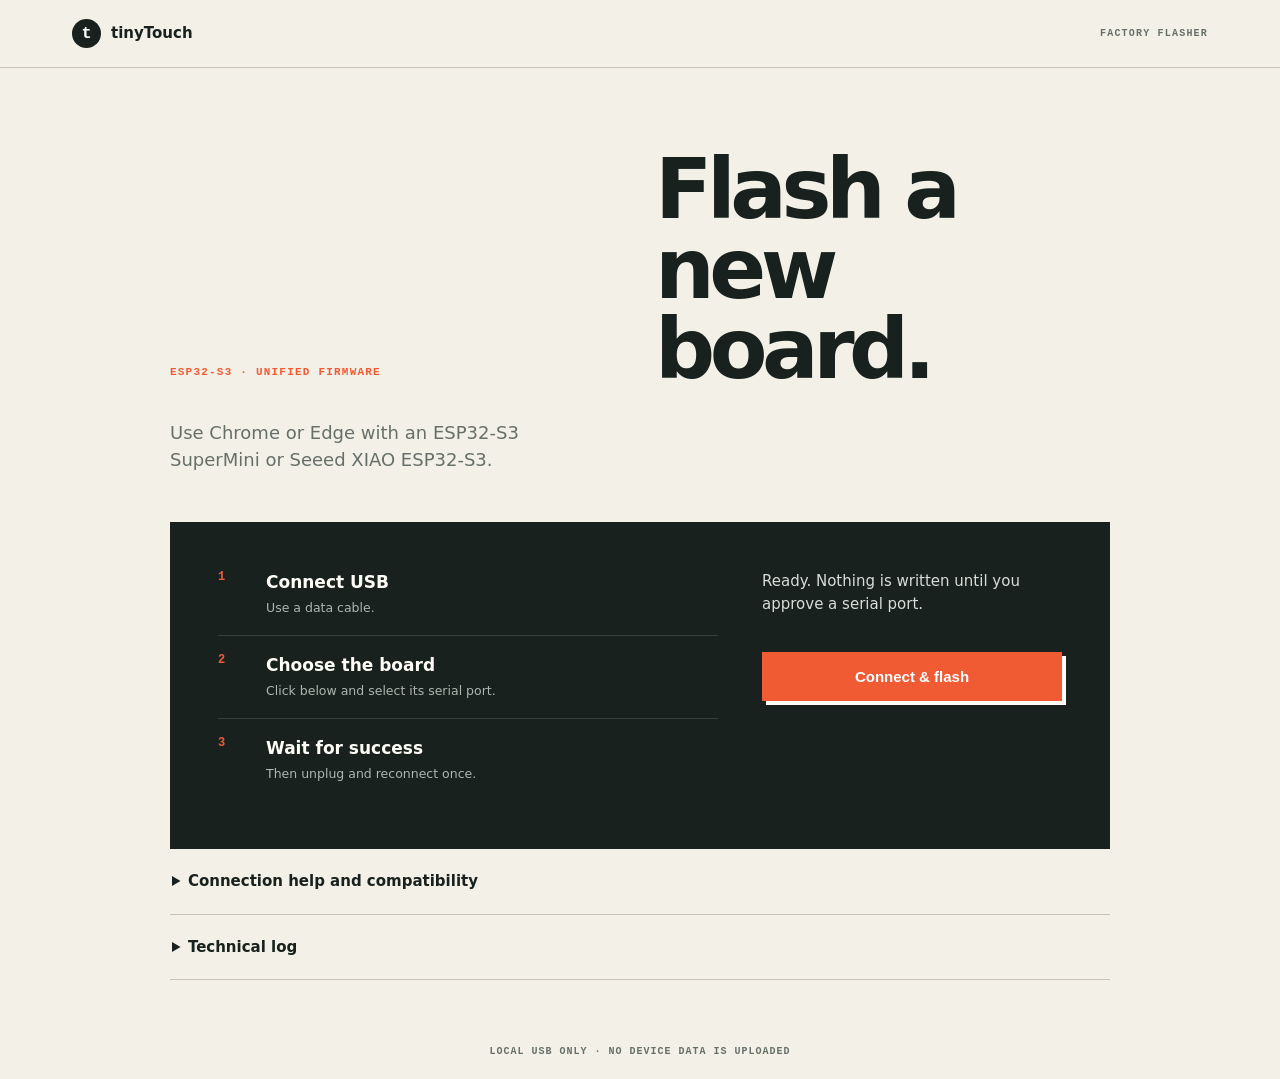
==== web/flasher/index.html @ 923fe4a8 "Add unified firmware and setup tooling" ====
<!doctype html>
<html lang="en">
<head>
  <meta charset="utf-8">
  <meta name="viewport" content="width=device-width, initial-scale=1">
  <meta name="theme-color" content="#18211d">
  <meta property="og:title" content="tinyTouch Factory Flasher">
  <meta property="og:description" content="Flash unified tinyTouch firmware onto a new ESP32-S3 board.">
  <meta property="og:image" content="og.png">
  <title>tinyTouch Factory Flasher</title>
  <link rel="stylesheet" href="styles.css">
</head>
<body>
  <header><span class="mark">t</span><strong>tinyTouch</strong><span>FACTORY FLASHER</span></header>
  <main>
    <section class="intro">
      <p class="label">ESP32-S3 · UNIFIED FIRMWARE</p>
      <h1>Flash a new board.</h1>
      <p class="lede">Use Chrome or Edge with an ESP32-S3 SuperMini or Seeed XIAO ESP32-S3.</p>
    </section>

    <section class="card">
      <ol>
        <li><b>1</b><span><strong>Connect USB</strong><small>Use a data cable.</small></span></li>
        <li><b>2</b><span><strong>Choose the board</strong><small>Click below and select its serial port.</small></span></li>
        <li><b>3</b><span><strong>Wait for success</strong><small>Then unplug and reconnect once.</small></span></li>
      </ol>

      <div id="message" class="message" role="status">Ready. Nothing is written until you approve a serial port.</div>
      <div id="progress-wrap" class="progress-wrap" hidden>
        <div><span id="stage">Writing firmware</span><strong id="percent">0%</strong></div>
        <progress id="progress" max="100" value="0">0%</progress>
      </div>
      <button id="flash" type="button">Connect &amp; flash</button>
      <p id="browser-note" class="note"></p>
    </section>

    <details>
      <summary>Connection help and compatibility</summary>
      <div class="details-grid">
        <p><strong>Board not found?</strong><br>Hold BOOT, tap RESET, release BOOT, then try again.</p>
        <p><strong>Sensors</strong><br>ZW111 is validated. ZW101 has the same required UART interface and pinout; test it before a production run.</p>
        <p><strong>What gets installed?</strong><br>Factory firmware only. Customer keys and fingerprints are created later with <code>tinytouch setup</code>.</p>
      </div>
    </details>

    <details class="log-panel">
      <summary>Technical log</summary>
      <pre id="log">No device activity yet.</pre>
    </details>
  </main>
  <footer>Local USB only · no device data is uploaded</footer>
  <script type="module" src="app.js"></script>
</body>
</html>
---- web/flasher/styles.css ----
:root { --ink:#18211d; --paper:#f3f0e7; --cream:#fffdf7; --orange:#f15b34; --line:#c9c4b7; --muted:#667069; }
* { box-sizing:border-box; }
body { margin:0; background:var(--paper); color:var(--ink); font:15px/1.5 system-ui,-apple-system,sans-serif; }
header { height:68px; padding:0 clamp(20px,6vw,72px); display:flex; align-items:center; gap:10px; border-bottom:1px solid var(--line); }
header>span:last-child { margin-left:auto; color:var(--muted); font:600 10px ui-monospace,monospace; letter-spacing:.12em; }
.mark { width:29px; height:29px; display:grid; place-items:center; border-radius:50%; background:var(--ink); color:white; font:bold 17px ui-monospace,monospace; }
main { width:min(940px,calc(100% - 36px)); margin:0 auto; padding:72px 0 44px; }
.intro { display:grid; grid-template-columns:1fr 1fr; gap:30px; align-items:end; margin-bottom:42px; }
.label { color:var(--orange); font:650 11px ui-monospace,monospace; letter-spacing:.11em; }
h1 { margin:10px 0 0; font-size:clamp(48px,8vw,84px); line-height:.95; letter-spacing:-.065em; }
.lede { color:var(--muted); font-size:18px; max-width:420px; margin:0 0 7px; }
.card { display:grid; grid-template-columns:1.25fr .75fr; gap:34px 44px; background:var(--ink); color:var(--cream); padding:clamp(25px,5vw,48px); }
ol { list-style:none; padding:0; margin:0; grid-row:span 4; }
li { display:grid; grid-template-columns:34px 1fr; gap:14px; padding:17px 0; border-bottom:1px solid #ffffff22; }
li:first-child { padding-top:0; } li:last-child { border:0; }
li b { color:var(--orange); font:600 12px ui-monospace,monospace; }
li strong { display:block; font-size:17px; } li small { color:#aeb6b1; }
.message { min-height:48px; color:#d7ddd9; }
.message.error { color:#ff9c81; }
.message.success { color:#93d5ad; }
button { border:0; background:var(--orange); color:white; padding:16px 20px; font-weight:750; font-size:15px; cursor:pointer; box-shadow:4px 4px 0 var(--cream); }
button:disabled { opacity:.5; cursor:not-allowed; box-shadow:none; }
button:focus-visible,summary:focus-visible { outline:3px solid var(--orange); outline-offset:4px; }
.note { margin:0; color:#aeb6b1; font-size:12px; }
.progress-wrap>div { display:flex; justify-content:space-between; font:600 11px ui-monospace,monospace; margin-bottom:7px; }
progress { width:100%; height:10px; appearance:none; border:1px solid #ffffff88; background:transparent; }
progress::-webkit-progress-bar { background:transparent; } progress::-webkit-progress-value { background:var(--orange); } progress::-moz-progress-bar { background:var(--orange); }
details { border-bottom:1px solid var(--line); padding:21px 2px; }
summary { cursor:pointer; font-weight:700; }
.details-grid { display:grid; grid-template-columns:repeat(3,1fr); gap:28px; color:var(--muted); padding-top:15px; }
.details-grid strong { color:var(--ink); }
code { font-family:ui-monospace,monospace; }
pre { background:var(--ink); color:#d7ddd9; padding:16px; max-height:240px; overflow:auto; white-space:pre-wrap; font:11px/1.5 ui-monospace,monospace; }
footer { padding:22px; text-align:center; color:var(--muted); font:600 10px ui-monospace,monospace; letter-spacing:.1em; text-transform:uppercase; }
@media(max-width:700px){ main{padding-top:48px}.intro,.card{grid-template-columns:1fr}.card ol{grid-row:auto}.details-grid{grid-template-columns:1fr;gap:5px}header>span:last-child{display:none} }
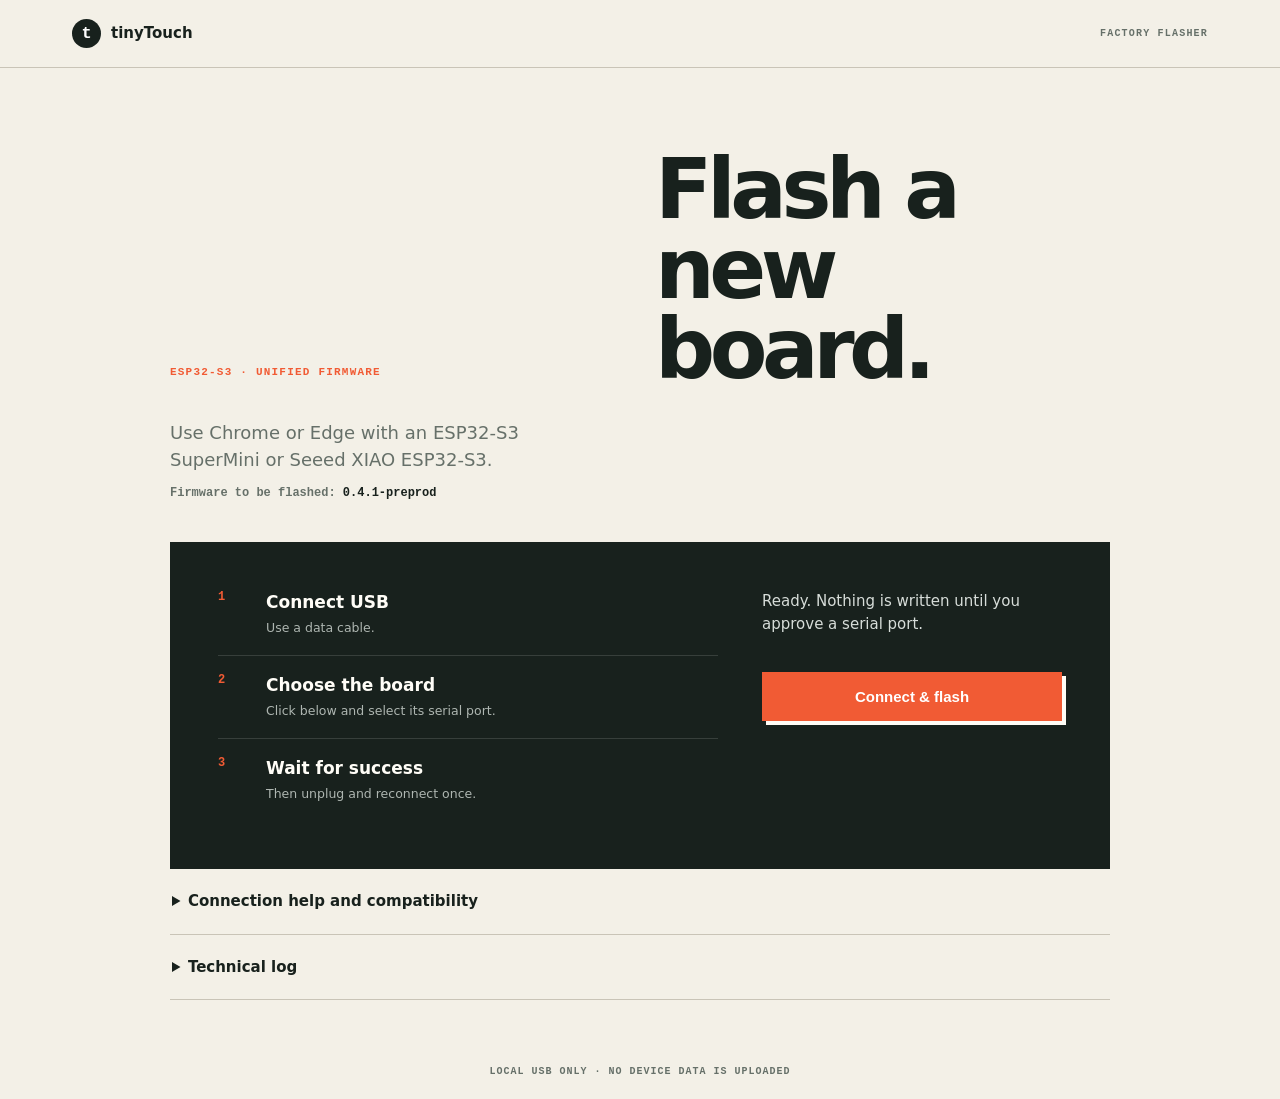
==== commit cb056167: "Ship mode-specific multi-computer setup" ====
--- a/web/flasher/index.html
+++ b/web/flasher/index.html
@@ -16,7 +16,10 @@
     <section class="intro">
       <p class="label">ESP32-S3 · UNIFIED FIRMWARE</p>
       <h1>Flash a new board.</h1>
-      <p class="lede">Use Chrome or Edge with an ESP32-S3 SuperMini or Seeed XIAO ESP32-S3.</p>
+      <div>
+        <p class="lede">Use Chrome or Edge with an ESP32-S3 SuperMini or Seeed XIAO ESP32-S3.</p>
+        <p class="firmware-version">Firmware to be flashed: <strong id="firmware-version">loading…</strong></p>
+      </div>
     </section>
 
     <section class="card">
@@ -31,7 +34,7 @@
         <div><span id="stage">Writing firmware</span><strong id="percent">0%</strong></div>
         <progress id="progress" max="100" value="0">0%</progress>
       </div>
-      <button id="flash" type="button">Connect &amp; flash</button>
+      <button id="flash" type="button" disabled>Connect &amp; flash</button>
       <p id="browser-note" class="note"></p>
     </section>
 
--- a/web/flasher/styles.css
+++ b/web/flasher/styles.css
@@ -9,6 +9,8 @@
 .label { color:var(--orange); font:650 11px ui-monospace,monospace; letter-spacing:.11em; }
 h1 { margin:10px 0 0; font-size:clamp(48px,8vw,84px); line-height:.95; letter-spacing:-.065em; }
 .lede { color:var(--muted); font-size:18px; max-width:420px; margin:0 0 7px; }
+.firmware-version { color:var(--muted); margin:13px 0 0; font:600 12px ui-monospace,monospace; }
+.firmware-version strong { color:var(--ink); }
 .card { display:grid; grid-template-columns:1.25fr .75fr; gap:34px 44px; background:var(--ink); color:var(--cream); padding:clamp(25px,5vw,48px); }
 ol { list-style:none; padding:0; margin:0; grid-row:span 4; }
 li { display:grid; grid-template-columns:34px 1fr; gap:14px; padding:17px 0; border-bottom:1px solid #ffffff22; }
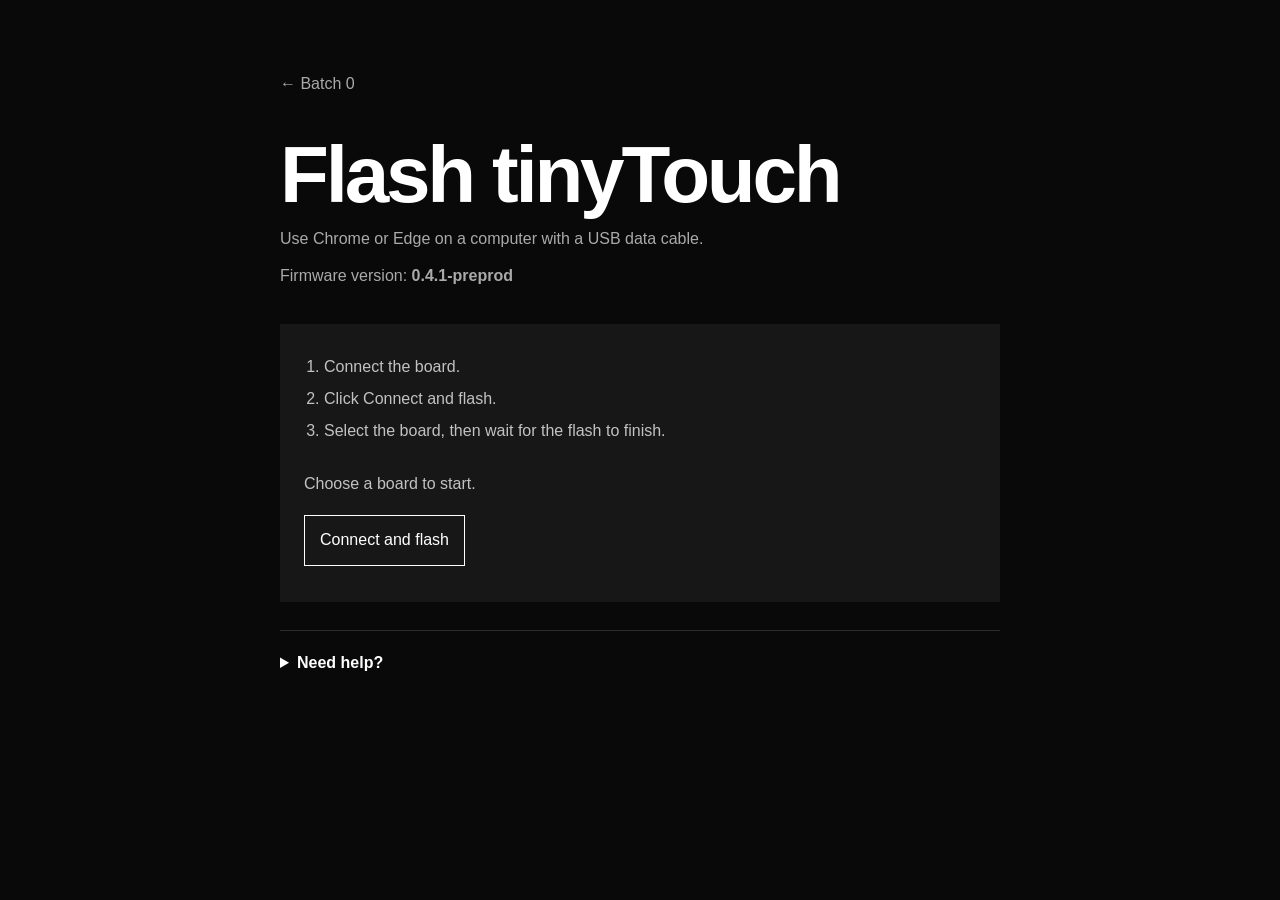
==== commit 975e6242: "Restore flasher page styling" ====
--- a/web/flasher/index.html
+++ b/web/flasher/index.html
@@ -1,58 +1,7 @@
 <!doctype html>
 <html lang="en">
-<head>
-  <meta charset="utf-8">
-  <meta name="viewport" content="width=device-width, initial-scale=1">
-  <meta name="theme-color" content="#18211d">
-  <meta property="og:title" content="tinyTouch Factory Flasher">
-  <meta property="og:description" content="Flash unified tinyTouch firmware onto a new ESP32-S3 board.">
-  <meta property="og:image" content="og.png">
-  <title>tinyTouch Factory Flasher</title>
-  <link rel="stylesheet" href="styles.css">
-</head>
-<body>
-  <header><span class="mark">t</span><strong>tinyTouch</strong><span>FACTORY FLASHER</span></header>
-  <main>
-    <section class="intro">
-      <p class="label">ESP32-S3 · UNIFIED FIRMWARE</p>
-      <h1>Flash a new board.</h1>
-      <div>
-        <p class="lede">Use Chrome or Edge with an ESP32-S3 SuperMini or Seeed XIAO ESP32-S3.</p>
-        <p class="firmware-version">Firmware to be flashed: <strong id="firmware-version">loading…</strong></p>
-      </div>
-    </section>
-
-    <section class="card">
-      <ol>
-        <li><b>1</b><span><strong>Connect USB</strong><small>Use a data cable.</small></span></li>
-        <li><b>2</b><span><strong>Choose the board</strong><small>Click below and select its serial port.</small></span></li>
-        <li><b>3</b><span><strong>Wait for success</strong><small>Then unplug and reconnect once.</small></span></li>
-      </ol>
-
-      <div id="message" class="message" role="status">Ready. Nothing is written until you approve a serial port.</div>
-      <div id="progress-wrap" class="progress-wrap" hidden>
-        <div><span id="stage">Writing firmware</span><strong id="percent">0%</strong></div>
-        <progress id="progress" max="100" value="0">0%</progress>
-      </div>
-      <button id="flash" type="button" disabled>Connect &amp; flash</button>
-      <p id="browser-note" class="note"></p>
-    </section>
-
-    <details>
-      <summary>Connection help and compatibility</summary>
-      <div class="details-grid">
-        <p><strong>Board not found?</strong><br>Hold BOOT, tap RESET, release BOOT, then try again.</p>
-        <p><strong>Sensors</strong><br>ZW111 is validated. ZW101 has the same required UART interface and pinout; test it before a production run.</p>
-        <p><strong>What gets installed?</strong><br>Factory firmware only. Customer keys and fingerprints are created later with <code>tinytouch setup</code>.</p>
-      </div>
-    </details>
-
-    <details class="log-panel">
-      <summary>Technical log</summary>
-      <pre id="log">No device activity yet.</pre>
-    </details>
-  </main>
-  <footer>Local USB only · no device data is uploaded</footer>
-  <script type="module" src="app.js"></script>
-</body>
+<meta charset="utf-8"><meta name="viewport" content="width=device-width,initial-scale=1"><meta name="theme-color" content="#090909"><title>Flash tinyTouch</title>
+<link rel="stylesheet" href="styles.css">
+<main class="page"><a class="back" href="/tinytouch/batch-0/">← Batch 0</a><h1>Flash tinyTouch</h1><p>Use Chrome or Edge on a computer with a USB data cable.</p><p>Firmware version: <strong id="firmware-version">loading…</strong></p><section class="flash"><ol><li>Connect the board.</li><li>Click Connect and flash.</li><li>Select the board, then wait for the flash to finish.</li></ol><div id="message" class="message" role="status">Choose a board to start.</div><div id="progress-wrap" class="progress-wrap" hidden><div><span id="stage">Flashing</span><strong id="percent">0%</strong></div><progress id="progress" max="100" value="0">0%</progress></div><button id="flash" type="button" disabled>Connect and flash</button><p id="browser-note" class="note"></p></section><details><summary>Need help?</summary><p>Use a USB data cable. If the board is not found, hold BOOT, tap RESET, release BOOT, then try again.</p><p>Flashing installs factory firmware only. Run <code>tinytouch setup</code> later to create keys and enroll fingerprints.</p></details><pre id="log" hidden>No device activity yet.</pre></main>
+<script type="module" src="app.js"></script>
 </html>
--- a/web/flasher/styles.css
+++ b/web/flasher/styles.css
@@ -1,37 +1 @@
-:root { --ink:#18211d; --paper:#f3f0e7; --cream:#fffdf7; --orange:#f15b34; --line:#c9c4b7; --muted:#667069; }
-* { box-sizing:border-box; }
-body { margin:0; background:var(--paper); color:var(--ink); font:15px/1.5 system-ui,-apple-system,sans-serif; }
-header { height:68px; padding:0 clamp(20px,6vw,72px); display:flex; align-items:center; gap:10px; border-bottom:1px solid var(--line); }
-header>span:last-child { margin-left:auto; color:var(--muted); font:600 10px ui-monospace,monospace; letter-spacing:.12em; }
-.mark { width:29px; height:29px; display:grid; place-items:center; border-radius:50%; background:var(--ink); color:white; font:bold 17px ui-monospace,monospace; }
-main { width:min(940px,calc(100% - 36px)); margin:0 auto; padding:72px 0 44px; }
-.intro { display:grid; grid-template-columns:1fr 1fr; gap:30px; align-items:end; margin-bottom:42px; }
-.label { color:var(--orange); font:650 11px ui-monospace,monospace; letter-spacing:.11em; }
-h1 { margin:10px 0 0; font-size:clamp(48px,8vw,84px); line-height:.95; letter-spacing:-.065em; }
-.lede { color:var(--muted); font-size:18px; max-width:420px; margin:0 0 7px; }
-.firmware-version { color:var(--muted); margin:13px 0 0; font:600 12px ui-monospace,monospace; }
-.firmware-version strong { color:var(--ink); }
-.card { display:grid; grid-template-columns:1.25fr .75fr; gap:34px 44px; background:var(--ink); color:var(--cream); padding:clamp(25px,5vw,48px); }
-ol { list-style:none; padding:0; margin:0; grid-row:span 4; }
-li { display:grid; grid-template-columns:34px 1fr; gap:14px; padding:17px 0; border-bottom:1px solid #ffffff22; }
-li:first-child { padding-top:0; } li:last-child { border:0; }
-li b { color:var(--orange); font:600 12px ui-monospace,monospace; }
-li strong { display:block; font-size:17px; } li small { color:#aeb6b1; }
-.message { min-height:48px; color:#d7ddd9; }
-.message.error { color:#ff9c81; }
-.message.success { color:#93d5ad; }
-button { border:0; background:var(--orange); color:white; padding:16px 20px; font-weight:750; font-size:15px; cursor:pointer; box-shadow:4px 4px 0 var(--cream); }
-button:disabled { opacity:.5; cursor:not-allowed; box-shadow:none; }
-button:focus-visible,summary:focus-visible { outline:3px solid var(--orange); outline-offset:4px; }
-.note { margin:0; color:#aeb6b1; font-size:12px; }
-.progress-wrap>div { display:flex; justify-content:space-between; font:600 11px ui-monospace,monospace; margin-bottom:7px; }
-progress { width:100%; height:10px; appearance:none; border:1px solid #ffffff88; background:transparent; }
-progress::-webkit-progress-bar { background:transparent; } progress::-webkit-progress-value { background:var(--orange); } progress::-moz-progress-bar { background:var(--orange); }
-details { border-bottom:1px solid var(--line); padding:21px 2px; }
-summary { cursor:pointer; font-weight:700; }
-.details-grid { display:grid; grid-template-columns:repeat(3,1fr); gap:28px; color:var(--muted); padding-top:15px; }
-.details-grid strong { color:var(--ink); }
-code { font-family:ui-monospace,monospace; }
-pre { background:var(--ink); color:#d7ddd9; padding:16px; max-height:240px; overflow:auto; white-space:pre-wrap; font:11px/1.5 ui-monospace,monospace; }
-footer { padding:22px; text-align:center; color:var(--muted); font:600 10px ui-monospace,monospace; letter-spacing:.1em; text-transform:uppercase; }
-@media(max-width:700px){ main{padding-top:48px}.intro,.card{grid-template-columns:1fr}.card ol{grid-row:auto}.details-grid{grid-template-columns:1fr;gap:5px}header>span:last-child{display:none} }
+*{box-sizing:border-box}body{margin:0;min-height:100dvh;background:#090909;color:#fff;font:16px Arial;line-height:1.55}.page{width:min(100% - 40px,720px);margin:0 auto;padding:72px 0}.back{display:inline-block;margin-bottom:38px;color:#aaa;text-decoration:none}.back:hover{color:#fff}h1{margin:0;font-size:clamp(2.5rem,7vw,5rem);line-height:1;letter-spacing:-.04em}p{margin:12px 0 0;color:#aaa}.flash{margin-top:36px;padding:24px;background:#171717}.flash ol{margin:0 0 28px;padding-left:20px}.flash li{margin:7px 0;color:#c2c2c2}.message{min-height:25px;color:#c2c2c2}.message.error{color:#ff9c81}.message.success{color:#93d5ad}.progress-wrap{margin:18px 0}.progress-wrap>div{display:flex;justify-content:space-between;margin-bottom:7px;color:#aaa;font:12px ui-monospace,monospace}progress{width:100%;height:8px;appearance:none}progress::-webkit-progress-bar{background:#333}progress::-webkit-progress-value{background:#fff}progress::-moz-progress-bar{background:#fff}button{margin-top:18px;border:1px solid #fff;background:transparent;color:#fff;padding:12px 15px;font:inherit;cursor:pointer}button:hover{background:#fff;color:#090909}button:disabled{opacity:.45;cursor:not-allowed}.note{font-size:13px}details{border-top:1px solid #2c2c2c;margin-top:28px;padding-top:20px}summary{cursor:pointer;font-weight:700}details p{max-width:620px}code{font:14px ui-monospace,SFMono-Regular,Menlo,monospace;color:#fff}@media(max-width:500px){.page{width:min(100% - 32px,720px);padding:40px 0}.flash{padding:20px}}
